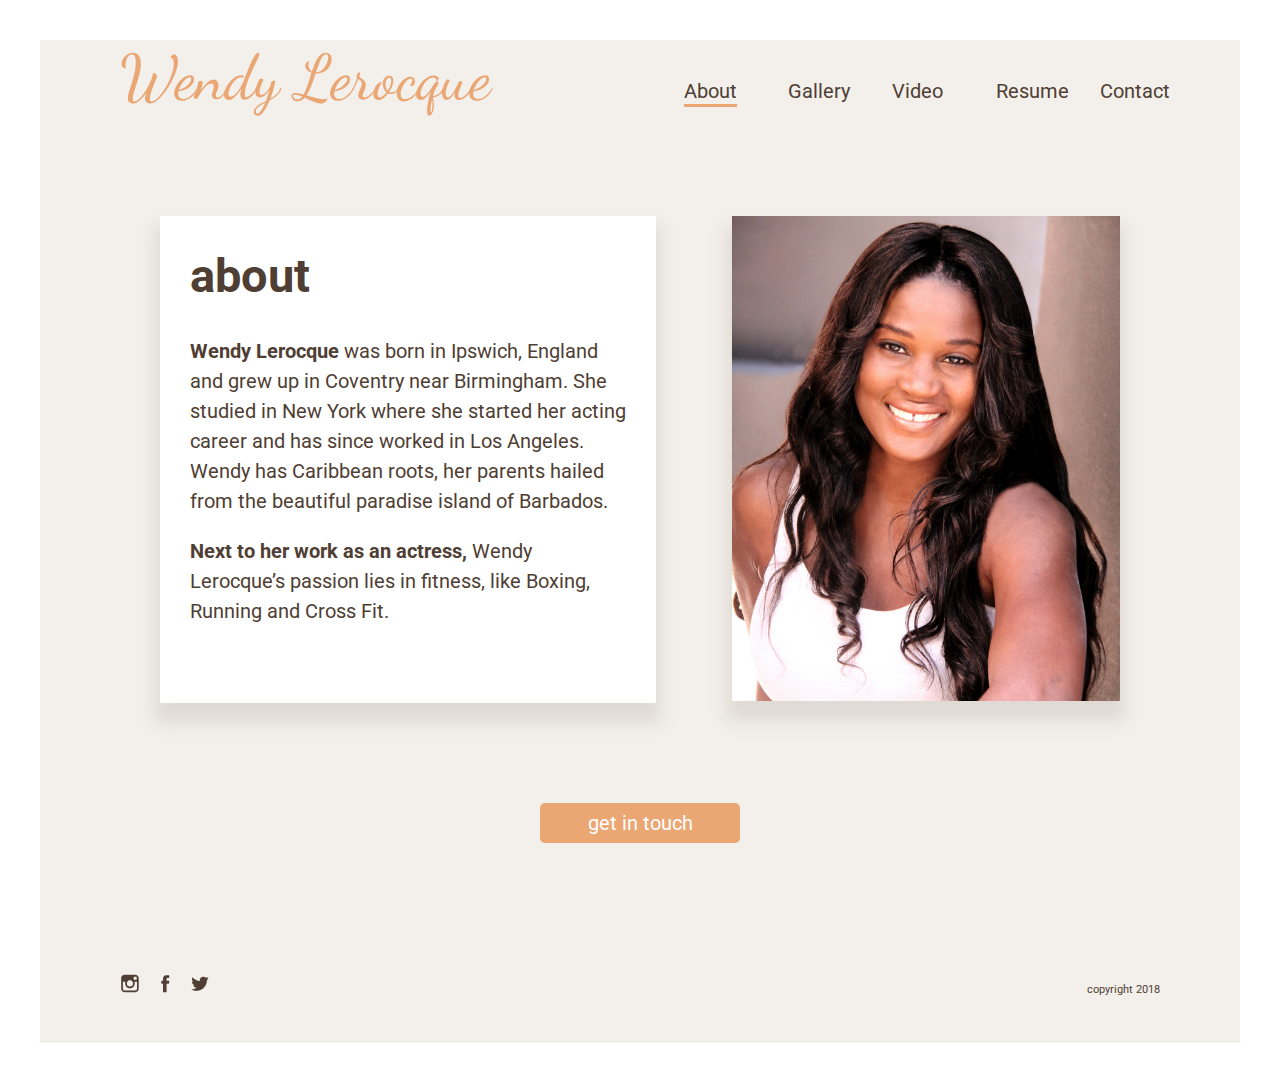
==== about.html @ 7513bc3f "set up video.html. change all instances of videos.html to video.html." ====
﻿<!DOCTYPE html>
<html class="html html--aboutMediaQuery" lang="en">
<head>
    <title>Wendy Lerocque</title>

    <!-- Required meta tags -->
    <meta charset="utf-8">
    <meta name="viewport" content="width=device-width, initial-scale=1, shrink-to-fit=no">

    <!-- CSS -->
    <link rel="stylesheet" href="style.css">
 

    <!-- Google fonts -->
    <link href="https://fonts.googleapis.com/css?family=Dancing+Script|Roboto:400,400i,700,700i" rel="stylesheet"> 

    <!-- Favicon -->
    <link rel="icon" type="image/png" href="" />
</head>
<body class="body">
    <div class="container clearfix">
        <header class="header--about">
            <a href="index.html"><span class="name">Wendy Lerocque</span></a>
            <nav class="nav">
                <div class="nav__box"><a class="a nav--active" href="about.html">About</a></div>
                <div class="nav__box"><a class="a" href="gallery.html">Gallery</a></div>
                <div class="nav__box"><a class="a" href="video.html">Video</a></div>
                <div class="nav__box"><a class="a" href="resume.html">Resume</a></div>
                <div class="nav__box"><a class="a" href="contact.html">Contact</a></div>
            </nav>
            <div class="navBurger">
                <div class="navBurger__burgerBar navBurger__burgerBar--noTopMargin"></div>
                <div class="navBurger__burgerBar"></div>
                <div class="navBurger__burgerBar"></div>
            </div>           
            <div class="mobileNav">
                <a href="about.html" id="mobileNavSelected">about</a>
                <a href="gallery.html">gallery</a>
                <a href="video.html">video</a>
                <a href="resume.html">resume</a>
                <a href="contact.html">contact</a>
            </div> 
        </header>

        <section class="clearfix aboutBoxWrapper">
            <article class="aboutBox aboutBox--shadow">
                <h1 class="h1">about</h1>
                <p class="p"><strong>Wendy Lerocque</strong> was born in Ipswich, England and grew up in Coventry near Birmingham. She studied in New York where she started her acting career and has since worked in Los Angeles. Wendy has Caribbean roots, her parents hailed from the beautiful paradise island of Barbados. </p>
                <p class="p"><strong>Next to her work as an actress,</strong> Wendy Lerocque’s passion lies in fitness, like Boxing, Running and Cross Fit.</p>
            </article>
            <div class="aboutImgWrapper">
                <img class="imgAbout" src="img/wendy_about.jpg" alt="Wendy Lerocque smiling.">
            </div>
        </section>

        <div class="aboutButton">
            <a href="" class="a a--fullHeightWidth"><span class="aboutButton--text">get in touch</span></a>
        </div>

        <footer class="footer">
            <div class="boxSocialMediaIcons">
                <a class="footer__a" href="">
                    <?xml version="1.0" ?>
                    <!DOCTYPE svg PUBLIC '-//W3C//DTD SVG 1.1//EN' 'http://www.w3.org/Graphics/SVG/1.1/DTD/svg11.dtd'>
                    <svg class="socialIcon" alt="instagram icon link" enable-background="new 0 0 56.693 56.693" height="56.693px" version="1.1" viewBox="0 0 56.693 56.693" width="56.693px" xml:space="preserve" xmlns="http://www.w3.org/2000/svg" xmlns:xlink="http://www.w3.org/1999/xlink"><path d="M43.414,4.831H13c-5.283,0-9.581,4.297-9.581,9.58v10.12v20.295c0,5.283,4.298,9.58,9.581,9.58h30.415  c5.283,0,9.58-4.297,9.58-9.58V24.53v-10.12C52.994,9.127,48.697,4.831,43.414,4.831z M46.162,10.544l1.096-0.004v1.091v7.312  l-8.375,0.027l-0.029-8.402L46.162,10.544z M21.131,24.53c1.588-2.197,4.164-3.638,7.076-3.638s5.488,1.441,7.074,3.638  c1.033,1.434,1.652,3.188,1.652,5.088c0,4.811-3.918,8.725-8.727,8.725c-4.812,0-8.726-3.914-8.726-8.725  C19.481,27.718,20.098,25.964,21.131,24.53z M48.164,44.825c0,2.621-2.131,4.75-4.75,4.75H13c-2.62,0-4.751-2.129-4.751-4.75V24.53  h7.4c-0.639,1.572-0.998,3.289-0.998,5.088c0,7.473,6.08,13.557,13.556,13.557c7.475,0,13.555-6.084,13.555-13.557  c0-1.799-0.361-3.516-1-5.088h7.402V44.825z" /></svg>
                </a>
                <a class="footer__a" href="">
                    <?xml version="1.0" ?>
                    <!DOCTYPE svg PUBLIC '-//W3C//DTD SVG 1.1//EN' 'http://www.w3.org/Graphics/SVG/1.1/DTD/svg11.dtd'>
                    <svg class="socialIcon" alt="facebook icon link" enable-background="new 0 0 56.693 56.693" height="56.693px" version="1.1" viewBox="0 0 56.693 56.693" width="56.693px" xml:space="preserve" xmlns="http://www.w3.org/2000/svg" xmlns:xlink="http://www.w3.org/1999/xlink"><path d="M40.43,21.739h-7.645v-5.014c0-1.883,1.248-2.322,2.127-2.322c0.877,0,5.395,0,5.395,0V6.125l-7.43-0.029  c-8.248,0-10.125,6.174-10.125,10.125v5.518h-4.77v8.53h4.77c0,10.947,0,24.137,0,24.137h10.033c0,0,0-13.32,0-24.137h6.77  L40.43,21.739z" /></svg>
                </a>
                <a class="footer__a" href="">
                    <?xml version="1.0" ?>
                    <!DOCTYPE svg PUBLIC '-//W3C//DTD SVG 1.1//EN' 'http://www.w3.org/Graphics/SVG/1.1/DTD/svg11.dtd'>
                    <svg class="socialIcon" alt="twitter icon link" enable-background="new 0 0 56.693 56.693" height="56.693px" version="1.1" viewBox="0 0 56.693 56.693" width="56.693px" xml:space="preserve" xmlns="http://www.w3.org/2000/svg" xmlns:xlink="http://www.w3.org/1999/xlink"><path d="M52.837,15.065c-1.811,0.805-3.76,1.348-5.805,1.591c2.088-1.25,3.689-3.23,4.444-5.592c-1.953,1.159-4.115,2-6.418,2.454  c-1.843-1.964-4.47-3.192-7.377-3.192c-5.581,0-10.106,4.525-10.106,10.107c0,0.791,0.089,1.562,0.262,2.303  c-8.4-0.422-15.848-4.445-20.833-10.56c-0.87,1.492-1.368,3.228-1.368,5.082c0,3.506,1.784,6.6,4.496,8.412  c-1.656-0.053-3.215-0.508-4.578-1.265c-0.001,0.042-0.001,0.085-0.001,0.128c0,4.896,3.484,8.98,8.108,9.91  c-0.848,0.23-1.741,0.354-2.663,0.354c-0.652,0-1.285-0.063-1.902-0.182c1.287,4.015,5.019,6.938,9.441,7.019  c-3.459,2.711-7.816,4.327-12.552,4.327c-0.815,0-1.62-0.048-2.411-0.142c4.474,2.869,9.786,4.541,15.493,4.541  c18.591,0,28.756-15.4,28.756-28.756c0-0.438-0.009-0.875-0.028-1.309C49.769,18.873,51.483,17.092,52.837,15.065z" /></svg>
                </a>
            </div>
            <span class="copyright">copyright 2018</span>
        </footer>

    </div>
    <!-- Optional JavaScript -->
    <!-- jQuery first, then JS file -->
    <script src="https://code.jquery.com/jquery-3.2.1.slim.min.js" integrity="sha384-KJ3o2DKtIkvYIK3UENzmM7KCkRr/rE9/Qpg6aAZGJwFDMVNA/GpGFF93hXpG5KkN" crossorigin="anonymous"></script>
    <script src="js/script.js"></script>
</body>
</html>
---- style.css ----
﻿/*Stylesheet by Christian Knauer, 2/22/18*/

/* ============================================================
  Reset/Base CSS
============================================================ */
.html {
    background-color: #fff;
    font-family: Roboto, Arial, sans-serif;
    font-size: 20px;
    color: #4f3e33;
}
.body {
    margin: 0;
    padding: 0;
    position: relative; /* needed so absolute positioned up-arrow on gallery page stays on bottom of page instead of bottom of viewport*/
}
.h1, .h2, .h3 {
    margin: 1em 0;
}
/* ============================================================
  Landing Page
============================================================ */
.html--fullHeight {
    height: 100%;
}
.body--fullHeight {
    height: 100%;
}
.containerLanding {
    height: 100%;
    background-color: #4f3e33;
}
.containerLanding__backgroundTexture {
    background-image: url("img/texture_1.jpg");
    background-position: center;
    background-repeat: no-repeat;
    background-size: cover;
    height: 100%;
    opacity: .45;

}
.containerLanding__screenOverlay {
    height: 100%;
    width: 100%;
    position: absolute;
    top: 0;
    left: 0;
}
.containerLanding__screenOverlay--verticalAlignContent {
    display: flex;
    align-content: center;
}
.containerLanding__screenOverlay__gridContainer {
    height: 87%;
    width: 87%;
    margin: auto;
}
.igIcon {
    height: .87em;
    width: .87em;
}
.igIcon--light {
    fill: #f3efeb;
}
.igIcon--topRight {
    float: right;
    margin-right: 1em;
}
.fbIcon {
    height: .87em;
    width: .87em;
}
.fbIcon--light {
    fill: #f3efeb;
}
.fbIcon--topRight {
    float: right;
    margin-right: 1em;
}
.twitterIcon {
    height: .87em;
    width: .87em;
}
.twitterIcon--light {
    fill: #f3efeb;
}
.twitterIcon--topRight {
    float: right;
}
.igIconMobile--hide {
    display: none;
}
.fbIconMobile--hide {
    display: none;
}
.twitterIconMobile--hide {
    display: none;
}
.h2 {
    font-size: 1.8em;
    font-weight: 400;
}
.h2--marginLanding {
    display: inline-block;
    margin-top: 7%;
    margin-left: 60%;
    margin-right: 6%;
}
.h2--clearBoth {
    clear: both;
}
.h2--lineHightLanding {
    line-height: 1.5;
}
.h2--lightAndTransparent {
    color: #f3efeb;
    opacity: .49;
}
.navLanding {
    position: relative; 
}
.navLanding--marginLanding {
    margin-top: 12.5%;
    margin-left: 75%;
}
.navLanding--upperCase {
    text-transform: uppercase;
}
.navLanding__ul {
    list-style-type: none;
    padding: 0;
    width: 30%;
}
.navLanding__markerLanding {
    height: 87%;
    position: absolute;
    border-left: .25em solid #6dc25f;
    top: 7%;
    margin-left: -.7em;
    display: flex;
    align-content: center;
    align-items: center;
}
.navLanding__a:hover {
    padding-bottom: 2px;
    border-bottom: .25em solid #6dc25f;
    transition: .1s;
}
a, .a {
    text-decoration: none;
    color: #4f3e33;
}
.a--light {
    color: #f3efeb;
}
.a--lineHeightLanding {
    line-height: 2.4em;
}
.body--noOverflow {
    overflow: hidden;
}
.nameLanding {
    position: absolute;
    top: 55%;
    font-family: 'Dancing Script', serif;
    font-size: 4.2em;
    letter-spacing: .30em;
    z-index: 1000;
    color: #fff;
    margin-left: 20px; 
}
.nameLanding--lastNextLine {
        display: none;
}
.imgLanding {
    -webkit-filter: drop-shadow(6px 13px 7px #4f3e33);
    filter: drop-shadow(6px 13px 7px #4f3e33);
    width: 70vh;
    position: absolute;
    bottom: 0;
    right: 40%;
    pointer-events: none;
}
.footerLanding {
    position: absolute;
    bottom: 6.5%;
    right: 6.5%;

    font-size: .55em;
    color: #f3efeb;
}
/* ============================================================
  Site Template Classes
============================================================ */
.h1 {
    font-size: 2.34em;
    margin: .7em 0;
}
.h3 {
    font-size: 1.35em; /*27px*/
    font-weight: 800;
    display: block;
}
.p {
    line-height: 1.5em;
}
.ul {
    margin: 0;
    list-style-type: none;
}
.ul-sub {
    font-weight: 300;
}
.clearfix:after {
    content: "";
    display: table;
    clear: both;
}
.container {
    margin: 2em;
    background-color: #f3efeb;
}
.name {
    font-size: 3.15em;
    font-family: 'Dancing Script', serif;
    color: #eaa673;
    margin-left: 1.27em;
}
.nav {
    float: right;
    margin-top: 2em;
    margin-right: 1.8em;
    width: 26em;
    line-height: 1.1em;
    display: inline-block;
}
.nav__box {
    float: left;
    width: 20%;
}
.nav__box:hover > a {
    font-size: 1.1em; 
    transition: .1s;
    color: #eaa673;
}
.nav__box > a {
    font-size: 1em;
    transition: font-size .1s;
}
.nav--active {
    padding-bottom: 1px;
    border-bottom: .15em solid #eaa673;
}
.mobileNav {
    display: none;
}
.footer {
    height: 70px;
    box-sizing: border-box;
}
/*same color as bg-color, required to hide tiny underscore from a*/
.footer__a {
    color: #f3efeb;
}
.boxSocialMediaIcons {
    float: left;
    margin-bottom: 2em;
    margin-left: 4em;
}
.socialIcon {
    height: 1em;
    width: 1em;
    fill: #4f3e33;
    padding-right: .5em;
    transition: fill .1s;
}
.socialIcon:hover {
    transition: .1s;
    fill: rgba(79, 62, 51, .8);
}
.copyright {
    font-size: .55em;
    float: right;
    margin-top: .9em;
    margin-right: 7.27em;
}
/* ============================================================
  About Page
============================================================ */
.aboutBoxWrapper {
    max-width: 51.6em;
    max-width: 48em;
    margin: 5em auto;
}
.aboutBox {
    float: left;
    height: 24.35em;
    width: 24.8em;
    background-color: #fff;
    padding-right: 1.5em;
    padding-left: 1.5em;
    box-sizing: border-box;
}
.aboutBox--right {
    float: right;
    text-align: center;
    background-color: #f3efeb;
}
.aboutBox--shadow {
    box-shadow: 0px 15px 15.75px 5.25px rgba(191, 183, 174, 0.38); 
}
.imgAbout {
    height: 24.25em;
    width: 19.4em;
    box-shadow: 0px 15px 15.75px 5.25px rgba(191, 183, 174, 0.38);
    float: right;
}
.aboutButton {
    height: 2em;
    width: 10em;
    background-color: #eaa673;
    margin: 0 auto;
    text-align: center;
    line-height: 2em;
    border-radius: 5px;
    margin-bottom: 130px;
}
.aboutButton:hover {
    background-color: rgba(234, 166 ,115, .8);
}
.aboutButton--text {
    color: #fff;
}
.a--fullHeightWidth {
    display: block;
    height: 100%;
    width: 100%;
}
/* ============================================================
  Gallery Page1
============================================================ */
.h1--gallery1, .h1--resume {
    margin: 0px;
}
.wrapper {
    margin-top: 5em;
    text-align: center; 
    /* hides the horizontal overflow of the section ... needed because we made next div 200%*/
	overflow-x: hidden;
}
.imgBelt {
    width: 200%;
    position: relative;
    left: 0%;
    transition: all 800ms;
}
.imgBoxWrapper {
    margin: 5em auto 3em auto;
    max-width: 50em;
    display: flex;
    justify-content: space-between;
}
.thumb-wrap, .largeImg-wrap {
    width: 50%;
    float: left;
}
.thumb-wrap {
    margin-bottom: 130px;
}
.imgBox {
    float: left;
    height: 15em;
    width: 15em;
    overflow: hidden;
    position: relative;
    cursor: pointer;
    display: block;
    background-image: url(img/retro_thumb.jpg);
    background-repeat: no-repeat;
    background-size: cover;
}
.imgBox:nth-of-type(2) {
    background-image: url(img/1com_thumb.jpg);
    background-repeat: no-repeat;
    background-size: cover;
}
.imgBox:nth-of-type(3) {
    background-image: url(img/boxing_bag_thumb.jpg);
    background-repeat: no-repeat;
    background-size: cover;
}
.imgBox:hover .imgBox__span  {
  bottom: 13px;
  transition: .4s;
  transition-delay: .2s;
  text-transform: uppercase;
}
.imgBox:hover .slider {
  padding-top: 10.75em;
  transition: .4s;
  transition-delay: .2s;
}
.col1 {
  float: left;
  height: 100%;
  width: 20%;
}
.col2 {
  float: left;
  height: 100%;
  width: 20%;
}
.col3 {
  float: left;
  height: 100%;
  width: 20%;
}
.col4 {
  float: left;
  height: 100%;
  width: 20%;
}
.col5 {
  float: left;
  height: 100%;
  width: 20%;
}
.slider {
  height: 4.25em;
  width: 300px;
  
  padding-top: 15em;
  background-clip: content-box;
  background-color: #eaa673;
}
.imgBox__span {
  position: absolute;
  bottom: -35px;
  left: 50%;
  transform: translate(-50%, -50%);
}

/* ============================================================
  Gallery Page2
============================================================ */
.largeImg-wrap {
    margin-bottom: 70px;
}
.largeImg-container {
    max-width: 700px;
    margin: 3em auto;

    /* this hides the work-container by default .. js shows it when you click on a thumb*/
	display: none;
}
/* if added img is larger than container it will still show as size of container */
.largeImg-container	img {
	max-width: 100%;
	margin-bottom: 20px;
}
.largeImg-return {
	width: 40px;
	height: 40px;
	cursor: pointer;
	position: absolute;
	margin-left: -60px;
	margin-top: -3px;
	opacity: 0.5;
}
.upButton {
    position: fixed;
    /*margin-left: 625px;*/
    right: 50px;
    /*margin-top: 560px;*/
    bottom: 20px;
    width: 40px;
    height: 40px;
    display: none;
    cursor: pointer;
    opacity: 0.5;
    z-index: 9;
}
.upButton img {
    width: 100%;
}
/* ============================================================
  Ajax content for Gallery
============================================================ */
.largeGalleryImage {
    width: 600px;
    margin: 0 auto 10px auto;
    display: block;
}
.imgCategory {
    text-align: center;
}
#object1 {
    height: 13900px;
    width: 100%;
}
#object2 {
    height: 3825px;
    width: 100%;
}
#object3 {
    height: 3839px;
    width: 100%;
}
/* ============================================================
  Resume Page
============================================================ */
.img-resume {
    width: 10em;
    border-radius: 50%;
    position: absolute;
    left: 110px;
    top: 100px;
}
.h3-resume {
    margin: 0 auto 1em auto;
}
.stats-wrapper {
    max-width: 500px;
    margin: 0 auto;

    /*border: 1px purple solid;*/
}
.stats {
    float: left;
    text-align: left;
    margin-left: 15px;
    margin-right: 12px;
    line-height: 2;

    /*border: solid 1px green;*/
}
.stats:nth-of-type(2) {
    float: right;
    margin-right: 15px;
    margin-left: 13px;
    
    /*border: 1px dotted green;*/
}
.stats-lines {
    display: block;
}
.stats-item {
    font-weight: 800;
    color: #eaa673;
}
.acting-table {
    margin: 0 auto;
    text-align: left;
}
.acting-table td {
    padding: 15px 15px;
}
.acting-table td:first-child {
    color: #eaa673;
    font-weight: 800;
}
.acting-table td:nth-of-type(n+3) {  /*n+3 selects third elem and above*/
    font-weight: 300;
    font-size: .9em;
    font-style: italic;
}
.skills-wrapper {
    max-width: 260px;
    margin: 0 auto;
    margin-bottom: 110px;
}
/* ============================================================
  Contact Page
============================================================ */
.contactBackdrop {
    height: 1184px;
    max-width: 1130px;
    background-color: #eaa673;
    margin: 95px auto 0px auto;
    box-shadow: 0px 0px 28.32px 19.68px rgba(210, 184, 165, 0.33);

    text-align: center;
}
.theatricContactWrapper {
    margin: 0 auto;
    height: 412px;
    width: 879px;
    text-align: left;
    margin-top: 78px;
    display: inline-block;
}
.contactFormTxtWrapper {
    width: 325px;
    /*margin-right: 25px;*/
    float: left;
}
.contactFormWrapper {
    width: 477px;
    float: right;
}
.h1--contact {
    margin: 0px 0px 26px 0px;
}
.nameEmailWrap {
    width: 100%;
    display: flex;
    justify-content: space-between; 
}
form input[type="text"],
form input[type="email"] {
    height: 47px;
    width: 222px;
    font-size: 1em;
    color: #4f3e33;
    padding-left: 13px;
    box-sizing: border-box;
    border: none;
}
form input[type="subject"],
form input[type="submit"] {
    height: 47px;
    width: 100%;
    box-sizing: border-box;
    margin-top: 10px;
    font-size: 1em;
    color: #4f3e33;
    padding-left: 13px;
    border: none;
}
form input[type="submit"] {
    padding: 0;
}
form textarea {
    height: 222px;
    width: 477px;
    box-sizing: border-box;
    margin-top: 10px;
    font-size: 1em;
    color: #4f3e33;
    font-family: Roboto, Arial, sans-serif;
    padding: 10px 0px 0px 13px;
    border: none;
}
form ::placeholder { /* overwrites the previously defined input-txt-color that's visible on user input*/
	color: #d1b097;
}
form input[type="submit"] {
    color: #4f3e33;
    height: 57px;
    background-color: #6dc25f;
    border: none;
    cursor: pointer;
}
form input[type="submit"]:hover {
    background-color: #80c275;
}
.commercialsContactWrapper {
    margin: 0 auto;
    height: 412px;
    width: 879px;
    text-align: left;
    margin-top: 21px;
    display: inline-block;
}
address {
    margin-top: 34px;
    font-style: normal;
}
.linkWhite {
    color: #f3efeb;
    border-bottom: 1px solid #f3efeb;
    display: block;
    line-height: 22px;
    width: 184px;
    margin: 2px 0px;
    font-weight: 600;
}
.linkWhiteEmail {
    width: 280px;
    font-weight: 500;
}
.contactSocialMedia {
    margin: 80px auto 0px auto;
    width: 213px;
    display: flex;
    justify-content: space-between;
    box-sizing: border-box;
    padding: 17px 15px 0 15px;
    border-top: 1px solid #eacdb8;
}
.contactSocialMedia svg {
    fill: #fff;
}
.contactSocialMedia .ig {
    height: 34px;
    width: 34px;
}
.contactSocialMedia .fb {
    height: 34px;
    width: 34px;
}
.contactSocialMedia .twitter {
    height: 34px;
    width: 34px;
}
.contactFooter {
    text-align: center;
    margin-top: 125px;
    margin-bottom: 40px;
}
.contactFooter .copyright {
    font-size: .55em;
    float: none;
    margin-top: 0px;
    margin-right: 0px;
}
/* ============================================================
  Media Queries
============================================================ */
/*Landing*/
@media only screen and (max-width: 1340px), (max-height: 830px) {
    .html--landingMediaQuery {
        font-size: 18px;
    }
    .nameLanding {
        margin-left: 0px;
    }
}
@media only screen and (max-width: 1215px), (max-height: 796px) {
    .html--landingMediaQuery {
        font-size: 16px;
    }
    .h2--marginLanding {
        margin-top: 11%;
        margin-left: 57%;
    }
}
@media only screen and (max-width: 1075px), (max-height: 755px) {
    .html--landingMediaQuery {
        font-size: 14px;
    }
}
@media only screen and (max-width: 904px) {
    .nameLanding--hide {
        display: none;
    }
    .nameLanding--lastNextLine {
        display: inline;
        top: 66%;
    }
    .h2--marginLanding {
        margin-left: 50%;
    }
}
@media only screen and (max-height: 720px) {
    .navLanding--marginLanding {
        margin-top: 5%;
    }
}
/*Mobile design -- Landing*/
@media only screen and (max-width: 570px), (max-height: 600px) {
    .mobileNav {
        position: absolute;
        left: 50%;
        top: 250px;
        transform: translate(-50%, -50%);
        width: 85%;
        height: 357px;
        z-index: 9999;
        opacity: 0;
        background: #4f3e33;
        text-align: center;
        display: block;
        pointer-events: none;
    }
    .mobileNav.is-active {
        opacity: .95;
        transition: all .3s ease-in-out;
        pointer-events: auto;
    }
    .mobileNav a {
        color: #fff;
        text-transform: uppercase;
        font-size: 18px;
        display: block;
        margin-top: 40px;
    }
    .mobileNav a:hover {
        color: #6dc25f;
    }
    #mobileNavSelected {
        color: #6dc25f;
    }
    .containerLanding__screenOverlay__gridContainer {
        margin-top: 22px;
    }
    .twitterIcon--hide {
        display: none;
    }
    .fbIcon--hide {
        display: none;
    }
    .igIcon--hide {
        display: none;
    }
    .navLanding--hide {
        display: none;
    }
    /*.imgLanding {
        display: none;
    }*/
    /*.containerLanding__backgroundTexture {
        display: none;
    }*/
    /*.containerLanding--orange {
    background-color: #eaa673;
    }*/
    /*.header--mobileLanding {
        position: absolute;
        top: 0;
        left: 0;
        height: 56px;
        width: 100%;
        background-color: #4f3e33;
    }*/
    .navBurger {
        height: 19px;
        width: 27px;
        float: right;
        margin-top: 25px; 
        margin-right: 17px;
        cursor: pointer;
    }
    .navBurger--index {
        margin-top: 10px; 
        margin-right: 7px;
    }
    .navBurger__burgerBar {
        width: 27px;
        height: 3px;
        background-color: #6dc25f;
        margin: 6px 0;
    }
    .navBurger__burgerBar--noTopMargin {
        margin-top: 0;
    }
    /* START animation section for nav-burger*/
    .navBurger.is-active .navBurger__burgerBar:nth-child(2) {
        opacity: 0;
    }
    .navBurger.is-active .navBurger__burgerBar:nth-child(1){
        -webkit-transform: translateY(11px) rotate(45deg);
        -ms-transform: translateY(11px) rotate(45deg);
        -o-transform: translateY(11px) rotate(45deg);
        transform: translateY(9px) rotate(45deg);
    }
    .navBurger.is-active .navBurger__burgerBar:nth-child(3){
        -webkit-transform: translateY(-11px) rotate(-45deg);
        -ms-transform: translateY(-11px) rotate(-45deg);
        -o-transform: translateY(-11px) rotate(-45deg);
        transform: translateY(-9px) rotate(-45deg);
    }
    .navBurger__burgerBar {
        width: 27px;
        height: 3px;
        /*background-color: #ecf0f1;
        display: block;
        margin: 8px auto;*/
        -webkit-transition: all 0.3s ease-in-out;
        -o-transition: all 0.3s ease-in-out;
        transition: all 0.3s ease-in-out;
    }
    /* END animation section form nav-burger*/
    .imgLanding {
        -webkit-filter: drop-shadow(6px 13px 7px #4f3e33);
        filter: drop-shadow(6px 13px 7px #4f3e33);
        width: 65vh;
        position: absolute;
        bottom: 80px;
    }
    .imgOverlay--white {
        width: 100%;
        height: 100%;
        background: #fff;
        opacity: .15;
        position: absolute;
        top: 0;
        left: 0;
        pointer-events: none;
    }
    .centerWrapper {
        position: absolute;
        left: 50%;
        pointer-events: none;
    }
    .mobileBlackBoxBg {
        height: 78px;
        width: 280px;
        margin-top: 95%;
        z-index: 999;
        /*needed to center absolute div, works w previous rule*/
        position: relative;
        left: -50%;
        background-color: rgba(0, 0, 0, 0.57);
    }
    .mobileBlackBoxBg.is-active {
        opacity: .3;
    }
    .h2 {
        font-size: 20px;
        font-weight: 700;
        position: absolute;
        top: -213px;
        left: 14px;
        line-height: 1.6;
    }
    .h2--marginLanding {
        margin-top: 219px;
        margin-left: 0px;
    }
    .h2--lightAndTransparent {
        color: #f3efeb;
        opacity: 1;
    }
    .mobileBlackBoxBg--name {
        height: 130px;
        width: 300px;
        margin-top: 120%;
    }
    .nameLanding {
        position: relative;
        top: 6px;
        left: 14px;
        font-family: 'Dancing Script', serif;
        font-size: 48px;
        letter-spacing: .30em;
        color: #fff; 
    }
    .nameLanding--hide {
        display: none;
    }
    .nameLanding--lastNextLine {
        display: inline;
        top: 3px;
    }
    .footerLanding {
        position: absolute;
        bottom: 0;
        left: 0;
        height: 80px;
        width: 100%;
        font-size: 11px;
        color: #4f3e33;
        text-align: center;
        background-color: #f3efeb;
    }
    /*needed to center absolute div, works w previous centerWrapper*/
    .socialWrapper {
        position: relative;
        left: -50%;
        top: 20px;
    }
    .footerLanding__copyright {
        display: block;
        margin-top: 16px;
    }
    .igIconMobile {
        display: inline;
        height: 18px;
        width: 18px;
    }
    .igIconMobile--orange {
        fill: #4f3e33;
    }
    .fbIconMobile {
        display: inline;
        height: 18px;
        width: 18px;
        margin: 24px 18px 0px 18px;
    }
    .fbIconMobile--orange {
        fill: #4f3e33;
    }
    .twitterIconMobile {
        display: inline;
        height: 18px;
        width: 18px;
    }
    .twitterIconMobile--orange {
        fill: #4f3e33;
    }
    /*same color as bg-color, required to hide tiny underscore from a*/
    /*.footerLanding__a {
        color: #f3efeb;
    }*/
}
@media only screen and (max-height: 600px) {
    .mobileBlackBoxBg {
        margin-top: 68%;
    }
    .mobileBlackBoxBg--name {
        margin-top: 93%;
    }
}
@media only screen and (max-width: 550px) {
    .imgLanding {
        left: -22%;
    }
}
@media only screen and (max-height: 510px) {
    .mobileBlackBoxBg {
        margin-top: 52%;
    }
    .mobileBlackBoxBg--name {
        height: 100px;
        margin-top: 77%;
    }
    .nameLanding {
        left: 25px;
        font-size: 38px;
    }
}
@media only screen and (max-height: 440px) {
    .mobileBlackBoxBg {
        margin-top: 41%;
    }
    .mobileBlackBoxBg--name {
        height: 100px;
        margin-top: 67%;
    }
    .nameLanding {
        left: 25px;
        font-size: 38px;
    }
}
@media only screen and (max-height: 410px) {
    .mobileBlackBoxBg {
        display: none;
    }
    .mobileBlackBoxBg--name {
        display: block;
        height: 100px;
        margin-top: 38%;
    }
    .nameLanding {
        left: 25px;
        font-size: 38px;
    }
}
/*Media Queries -- Header & Navigation*/
@media only screen and (max-width: 1150px) {
    .html--aboutMediaQuery,
    .html--galleryMediaQuery,
    .html--contactMediaQuery {
        font-size: 18px;
    }
}
@media only screen and (max-width: 1030px) {
    .header--about,
    .header--gallery,
    .header--contact {
        text-align: center;
    }
    .nav {
        float: none;
        margin-left: auto;
        margin-right: auto;
    }
    .name {
        margin: 0 auto;
        margin-top: .3em;
        display: inline-block;
    }
}
@media only screen and (max-width: 1030px) {
    .container {
        margin: 1em;
    }
    .name {
        display: block;
    }
}
/*Mobile design -- Header*/
@media only screen and (max-width: 570px) {
    .header--about,
    .header--gallery,
    .header--contact {
        text-align: left;
    }
    .container {
        margin: .5em;
    }
    .name {
        font-size: 36px;
        font-weight: 600;
        margin-left: 20px;
        display: inline-block;
    }
    .nav {
        display: none;
    }
    .navBurger {
        height: 19px;
        width: 27px;
        float: right;
        margin-top: 25px; 
        margin-right: 17px;
        cursor: pointer;
    }
}
/*Media Queries -- About Page*/
@media only screen and (max-width: 1150px) {
    .aboutBoxWrapper {
        max-width: 46em;
        /*margin: 5em auto;
        margin: 2em auto;*/
    }
}
@media only screen and (max-width: 1030px) {
    .aboutBoxWrapper {
        margin-top: 3em;
    }
}
@media only screen and (max-width: 920px) {
    .aboutBoxWrapper {
        font-size: 16px;
        margin-bottom: 3.5em;
    }
}
@media only screen and (max-width: 815px) {
    .aboutBoxWrapper div {
        font-size: 14px;
        margin-right: 15px;
    }
    .aboutBox {
        max-width: 54%;
        margin-left: 15px;
        padding: 0 1.3em;
    }
    .aboutBox h1 {
        margin: .3em 0;
    }
}
@media only screen and (max-width: 720px) {
    .aboutBoxWrapper {
        text-align: center;
        font-size: 20px;
        margin-bottom: 0;
    }
    .aboutBoxWrapper div {
        font-size: inherit;
        margin: 0px;
    }
    .imgAbout {
        float: none;
        box-shadow: none;
        margin-top: -25px;
    }
    .aboutBox {
        float: none;
        text-align: left;
        margin: 0 auto;
        margin-top: -5px;
        box-shadow: none;
        max-width: none;
        max-width: 388px;
    }
    .aboutBox h1 {
        margin: .7em 0;
        display: inline-block;
    }
    .aboutBox p {
        line-height: 1.7em;
        margin-top: 0px;
    }
    .aboutBox p:nth-of-type(2) {
        padding-bottom: 25px;
        margin-bottom: 0;
    }
    .aboutButton {
        margin-top: 45px;
    }
}
@media only screen and (max-width: 420px) {
    /*sets img and aboutBox to 100% and maintains aspect ratio*/ 
    .imgAbout, .aboutBox {
        width: 100%;
        height: auto;
    }
    .aboutButton {
        width: 75%;
        height: 3em;
    }
    .aboutButton--text {
        line-height: 3em;
    }
    .boxSocialMediaIcons, .copyright {
        float: none;
        margin: 0;
        margin-bottom: 30px;
        text-align: center;
        display: block;
    }
    .socialIcon {
        padding-right: 15px;
    }
    .boxSocialMediaIcons a:nth-child(3) .socialIcon {
        padding: 0;
    }
}
@media only screen and (max-width: 330px) {
    .name {
        font-size: 30px;
        margin-top: 15px;
        margin-left: 17px;
    }
}
/*Media Queries -- Gallery1*/
@media only screen and (max-width: 1030px) {
    .wrapper, .imgBoxWrapper {
        margin-top: 3em;
    }
}
@media only screen and (max-width: 950px) {
    .imgBoxWrapper {
        display: inline-block;
    }
    .imgBox {
        float: none;
        display: inline-block;
    }
    .imgBox:nth-of-type(1) {
        margin-right: 45px;
    }
    .imgBox:nth-of-type(3) {
        display: block;
        margin: 45px auto 0px auto;
    }
}
@media only screen and (max-width: 660px) {
    .imgBox {
        display: block;
        margin: 45px auto 0px auto;
    }
    .imgBox:nth-of-type(1) {
        margin-top: 0px;
        margin-right: 0px;
    }
}
@media only screen and (max-width: 310px) {
    .imgBox {
        width: 220px;
        height: 220px;
    }
    .imgBox:hover .slider {
        padding-top: 150px;
    }
}
/*Media Queries -- Gallery2*/
@media only screen and (max-width: 880px) {
    .largeImg-return {
        margin-left: 15px;
        margin-top: 15px;
    }
}
@media only screen and (max-width: 1030px) {
    .upButton {
        right: 20px;
    }
}
@media only screen and (max-width: 570px) {
    .upButton {
        right: 10px;
    }
}
/*media queries for large images and the object they are in for category 1, 2 and 3.*/

/*following two media queries are a pair*/
@media only screen and  (max-width: 600px) {
    .largeGalleryImage {
        width: 400px;
    }
}
@media only screen and  (max-width: 653px) {
    #object1 {
        height: 9365px;
    }
    #object2 {
        height: 2612px;
    }
    #object3 {
        height: 2628px;
    }
}
/*following two media queries are a pair*/
@media only screen and  (max-width: 400px) {
    .largeGalleryImage {
        width: 350px;
    }
}
@media only screen and  (max-width: 435px) {
    #object1 {
        height: 8233px;
    }
    #object2 {
        height: 2309px;
    }
    #object3 {
        height: 2326px;
    }
}
/*following two media queries are a pair*/
@media only screen and (max-width: 349px) {
    .largeGalleryImage {
        width: 300px;
    }
}
@media only screen and  (max-width: 384px) {
    #object1 {
        height: 7097px;
    }
    #object2 {
        height: 2009px;
    }
    #object3 {
        height: 2023px;
    }
}
/*following two media queries are a pair*/
@media only screen and (max-width: 310px) {
    .largeGalleryImage {
        width: 254px;
    }
}
@media only screen and  (max-width: 345px) {
    #object1 {
        height: 6060px;
    }
    #object2 {
        height: 1725px;
    }
    #object3 {
        height: 1745px;
    }
}
/*Media Queries -- Resume Page*/
@media only screen and (max-width: 1030px) {
    .img-resume {
        width: 11em;
        position: relative;
        margin: 0 auto;
        display: block;
        left: auto;
        top: auto;
        margin-top: 40px;
    }
}
@media only screen and (max-width: 450px) {
    .stats {
        float: none;
        margin: 0 auto;
        max-width: 200px;
    }
    .stats:nth-of-type(2) {
        float: none;
        margin: 0 auto;
    }
    .acting-table td:nth-of-type(n+3) { /*n+3 selects third elem and above*/
        display: none;
    }
}
/*Media Queries -- Contact Page*/
@media only screen and (max-width: 1030px) {

}
/* ============================================================
  Module CSS
============================================================ */


/* ============================================================
  State CSS
============================================================ */


/* ============================================================
  Theme CSS
============================================================ */
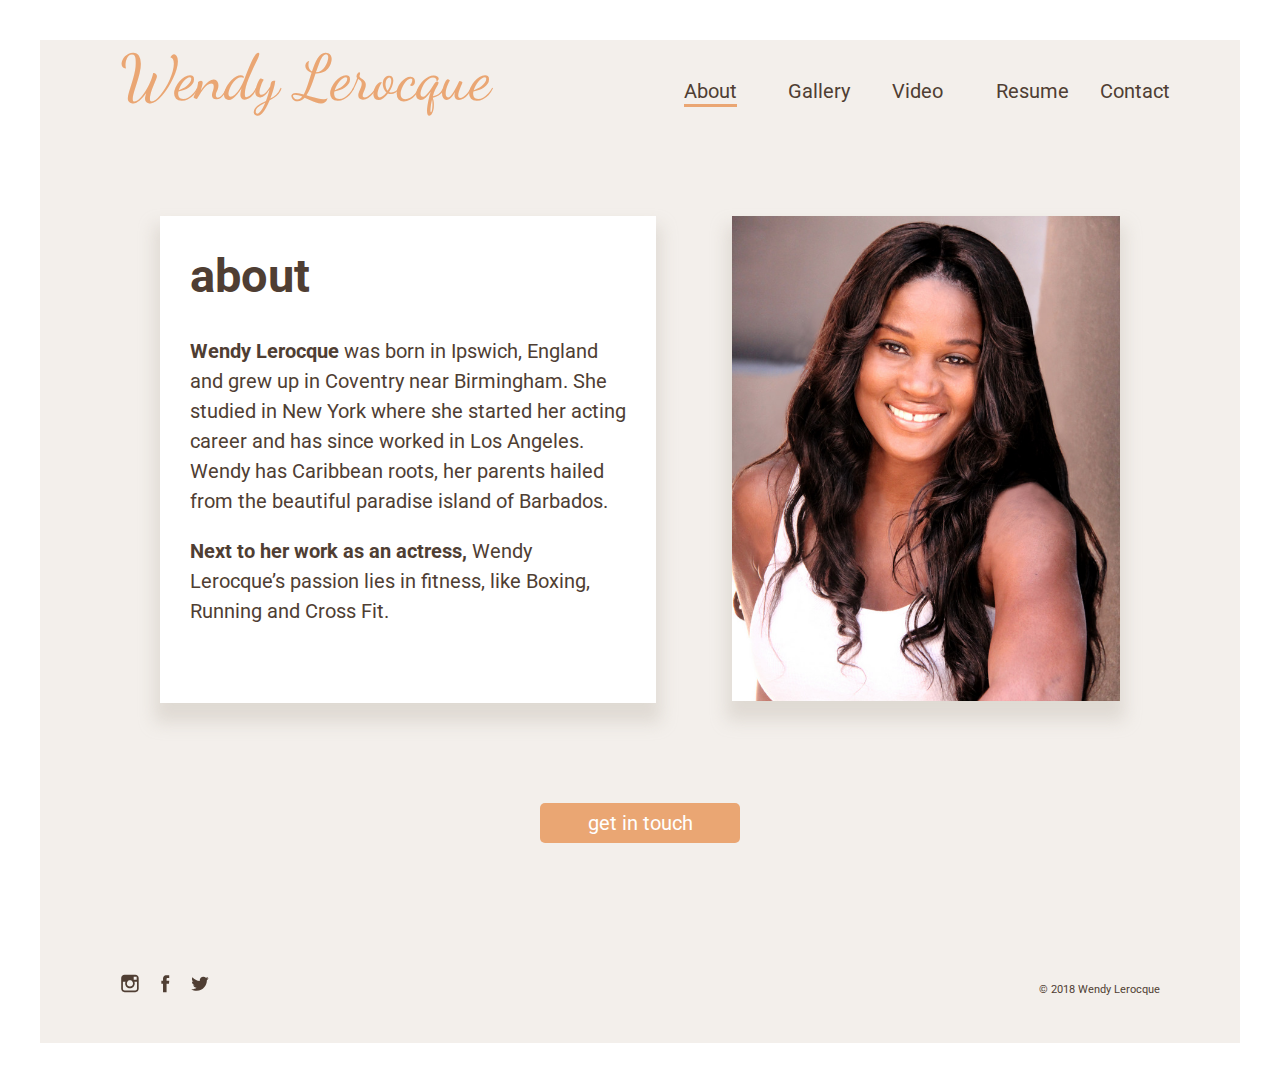
==== commit 522cf46d: "add twitter links to all pages" ====
--- a/about.html
+++ b/about.html
@@ -15,7 +15,7 @@
     <link href="https://fonts.googleapis.com/css?family=Dancing+Script|Roboto:400,400i,700,700i" rel="stylesheet"> 
 
     <!-- Favicon -->
-    <link rel="icon" type="image/png" href="" />
+    <link rel="icon" type="image/png" href="img/favicon.png" />
 </head>
 <body class="body">
     <div class="container clearfix">
@@ -69,13 +69,13 @@
                     <!DOCTYPE svg PUBLIC '-//W3C//DTD SVG 1.1//EN' 'http://www.w3.org/Graphics/SVG/1.1/DTD/svg11.dtd'>
                     <svg class="socialIcon" alt="facebook icon link" enable-background="new 0 0 56.693 56.693" height="56.693px" version="1.1" viewBox="0 0 56.693 56.693" width="56.693px" xml:space="preserve" xmlns="http://www.w3.org/2000/svg" xmlns:xlink="http://www.w3.org/1999/xlink"><path d="M40.43,21.739h-7.645v-5.014c0-1.883,1.248-2.322,2.127-2.322c0.877,0,5.395,0,5.395,0V6.125l-7.43-0.029  c-8.248,0-10.125,6.174-10.125,10.125v5.518h-4.77v8.53h4.77c0,10.947,0,24.137,0,24.137h10.033c0,0,0-13.32,0-24.137h6.77  L40.43,21.739z" /></svg>
                 </a>
-                <a class="footer__a" href="">
+                <a class="footer__a" href="https://twitter.com/WLerocque">
                     <?xml version="1.0" ?>
                     <!DOCTYPE svg PUBLIC '-//W3C//DTD SVG 1.1//EN' 'http://www.w3.org/Graphics/SVG/1.1/DTD/svg11.dtd'>
                     <svg class="socialIcon" alt="twitter icon link" enable-background="new 0 0 56.693 56.693" height="56.693px" version="1.1" viewBox="0 0 56.693 56.693" width="56.693px" xml:space="preserve" xmlns="http://www.w3.org/2000/svg" xmlns:xlink="http://www.w3.org/1999/xlink"><path d="M52.837,15.065c-1.811,0.805-3.76,1.348-5.805,1.591c2.088-1.25,3.689-3.23,4.444-5.592c-1.953,1.159-4.115,2-6.418,2.454  c-1.843-1.964-4.47-3.192-7.377-3.192c-5.581,0-10.106,4.525-10.106,10.107c0,0.791,0.089,1.562,0.262,2.303  c-8.4-0.422-15.848-4.445-20.833-10.56c-0.87,1.492-1.368,3.228-1.368,5.082c0,3.506,1.784,6.6,4.496,8.412  c-1.656-0.053-3.215-0.508-4.578-1.265c-0.001,0.042-0.001,0.085-0.001,0.128c0,4.896,3.484,8.98,8.108,9.91  c-0.848,0.23-1.741,0.354-2.663,0.354c-0.652,0-1.285-0.063-1.902-0.182c1.287,4.015,5.019,6.938,9.441,7.019  c-3.459,2.711-7.816,4.327-12.552,4.327c-0.815,0-1.62-0.048-2.411-0.142c4.474,2.869,9.786,4.541,15.493,4.541  c18.591,0,28.756-15.4,28.756-28.756c0-0.438-0.009-0.875-0.028-1.309C49.769,18.873,51.483,17.092,52.837,15.065z" /></svg>
                 </a>
             </div>
-            <span class="copyright">copyright 2018</span>
+            <span class="copyright">&copy; 2018 Wendy Lerocque</span>
         </footer>
 
     </div>
--- a/style.css
+++ b/style.css
@@ -31,7 +31,7 @@
     background-color: #4f3e33;
 }
 .containerLanding__backgroundTexture {
-    background-image: url("img/texture_1.jpg");
+    background-image: url("img/texture.jpg");
     background-position: center;
     background-repeat: no-repeat;
     background-size: cover;
@@ -233,6 +233,7 @@
     width: 26em;
     line-height: 1.1em;
     display: inline-block;
+    height: 40px;
 }
 .nav__box {
     float: left;
@@ -507,6 +508,26 @@
     width: 100%;
 }
 /* ============================================================
+  Video Page
+============================================================ */
+.video-wrapper {
+    max-width: 760px;
+    margin: 5em auto 10em auto;
+}
+.resp-container {
+    position: relative;
+    overflow: hidden;
+    padding-top: 56.25%;
+}
+.resp-iframe {
+    position: absolute;
+    top: 0;
+    left: 0;
+    width: 100%;
+    height: 100%;
+    border: 0;
+}
+/* ============================================================
   Resume Page
 ============================================================ */
 .img-resume {
@@ -659,7 +680,7 @@
     height: 412px;
     width: 879px;
     text-align: left;
-    margin-top: 21px;
+    margin-top: 80px;
     display: inline-block;
 }
 address {
@@ -671,12 +692,13 @@
     border-bottom: 1px solid #f3efeb;
     display: block;
     line-height: 22px;
-    width: 184px;
+    width: 9.3em;
     margin: 2px 0px;
     font-weight: 600;
+    margin-bottom: 8px;
 }
 .linkWhiteEmail {
-    width: 280px;
+    width: 14.1em;
     font-weight: 500;
 }
 .contactSocialMedia {
@@ -891,7 +913,8 @@
     .centerWrapper {
         position: absolute;
         left: 50%;
-        pointer-events: none;
+        /*pointer-events: none;*/
+        height: 0px;
     }
     .mobileBlackBoxBg {
         height: 78px;
@@ -1172,6 +1195,7 @@
     .aboutBox p {
         line-height: 1.7em;
         margin-top: 0px;
+        font-size: 18px;
     }
     .aboutBox p:nth-of-type(2) {
         padding-bottom: 25px;
@@ -1247,12 +1271,29 @@
         margin-right: 0px;
     }
 }
+/*this media query lets thumb labels appear permanently in mobile view*/
+@media only screen and (max-width: 570px) {
+    .imgBox__span  {
+      bottom: 13px;
+      transition: .4s;
+      transition-delay: .2s;
+      text-transform: uppercase;
+    }
+    .slider {
+      padding-top: 10.75em;
+      transition: .4s;
+      transition-delay: .2s;
+    }
+}
 @media only screen and (max-width: 310px) {
     .imgBox {
         width: 220px;
         height: 220px;
     }
     .imgBox:hover .slider {
+        padding-top: 150px;
+    }
+    .slider {
         padding-top: 150px;
     }
 }
@@ -1341,6 +1382,12 @@
     }
     #object3 {
         height: 1745px;
+    }
+}
+/*Media Queries -- Video Page*/
+@media only screen and (max-width: 1030px) {
+    .video-wrapper {
+        margin-top: 3em;
     }
 }
 /*Media Queries -- Resume Page*/
@@ -1352,7 +1399,7 @@
         display: block;
         left: auto;
         top: auto;
-        margin-top: 40px;
+        margin-top: 3em;
     }
 }
 @media only screen and (max-width: 450px) {
@@ -1371,7 +1418,112 @@
 }
 /*Media Queries -- Contact Page*/
 @media only screen and (max-width: 1030px) {
-
+    .contactBackdrop {
+        height: unset;
+        max-width: 1130px;
+        margin: 70px auto 0px auto;
+        text-align: center;
+        overflow: hidden; /*prevents margin-collapse*/
+        padding-bottom: 70px;
+    }
+    .theatricContactWrapper {
+        height: unset;
+        width: unset;
+        max-width: 477px;
+        text-align: center;
+        margin-top: 50px;
+        display: block;
+    }
+    .theatricContactWrapper p {
+        text-align: left;
+    }
+    .contactFormTxtWrapper {
+        width: 95%;
+        float: none;
+        text-align: center;
+        margin: 0 auto;
+        overflow: hidden; /*prevents margin-collapse*/
+    }
+    .h1--contact {
+        margin: 0px;
+    }
+    .contactFormWrapper {
+        width: unset;
+        max-width: 477px;
+        float: none;
+        margin: 0 auto;
+    }
+    .nameEmailWrap {
+        width: 95%;
+        display: block;
+        justify-content: unset; 
+        margin: 0 auto;
+    }
+    form input[type="text"],
+    form input[type="email"] {
+        width: 100%;
+        margin-top: 10px;
+    }
+    form input[type="text"] {
+        margin-top: 0;
+    }
+    form input[type="subject"],
+    form input[type="submit"] {
+        width: 95%;
+    }
+    form input[type="subject"] {
+        display: none;
+    }
+    form textarea {
+        height: 180px;
+        width: 95%;
+    }
+    .commercialsContactWrapper {
+        margin: 0 auto;
+        height: unset;
+        width: unset;
+        max-width: 477px;
+        text-align: left;
+        margin-top: 85px;
+        display: block;
+    }
+    .commercialsContactWrapper h1 {
+        text-align: center;
+        width: 95%;
+        margin: 0 auto;
+    }
+    .commercialsContactWrapper p {
+        width: 95%;
+        margin: 13px auto;
+    }
+    address {
+        width: 95%;
+        margin: 0 auto;
+    }
+    .contactSocialMedia {
+        margin: 115px auto 0px auto;
+        width: 213px;
+        display: flex;
+        justify-content: space-between;
+        box-sizing: border-box;
+        padding: 17px 28px 0 25px;
+        border-top: 1px solid #eacdb8;
+    }
+    .contactSocialMedia .ig {
+        height: 30px;
+        width: 30px;
+    }
+    .contactSocialMedia .fb {
+        height: 30px;
+        width: 30px;
+    }
+    .contactSocialMedia .twitter {
+        height: 30px;
+        width: 30px;
+    }
+    .contactFooter {
+        margin-top: 100px;
+    }
 }
 /* ============================================================
   Module CSS
@@ -1386,3 +1538,5 @@
 /* ============================================================
   Theme CSS
 ============================================================ */
+
+
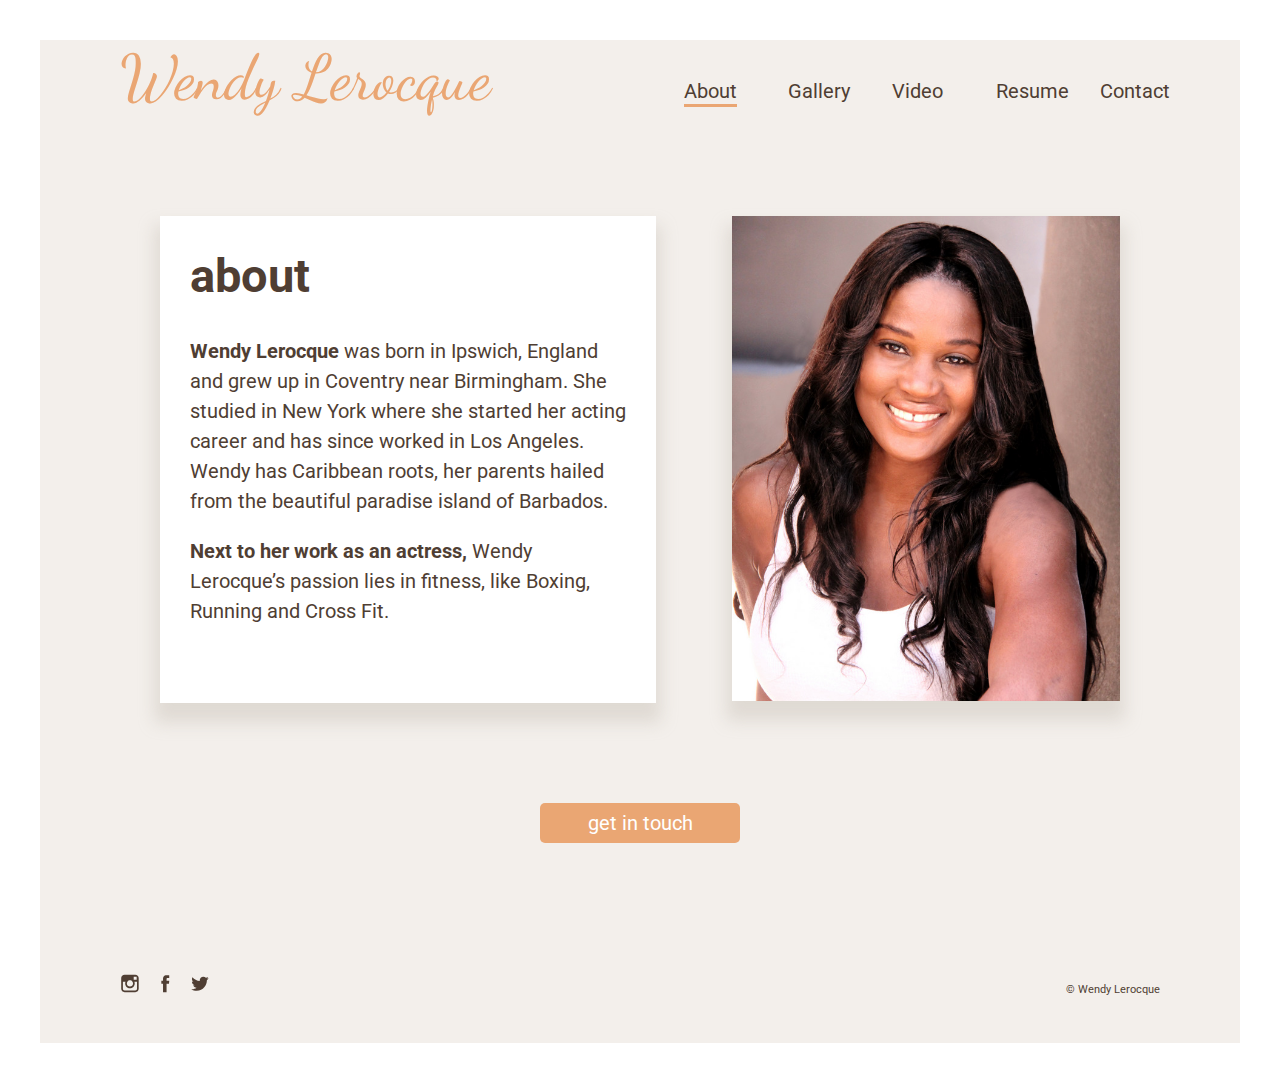
==== commit 32775e15: "js: add dynamic date. replace hard coded year in footer with js hook for dynamic date." ====
--- a/about.html
+++ b/about.html
@@ -54,7 +54,7 @@
         </section>
 
         <div class="aboutButton">
-            <a href="" class="a a--fullHeightWidth"><span class="aboutButton--text">get in touch</span></a>
+            <a href="contact.html" class="a a--fullHeightWidth"><span class="aboutButton--text">get in touch</span></a>
         </div>
 
         <footer class="footer">
@@ -75,7 +75,7 @@
                     <svg class="socialIcon" alt="twitter icon link" enable-background="new 0 0 56.693 56.693" height="56.693px" version="1.1" viewBox="0 0 56.693 56.693" width="56.693px" xml:space="preserve" xmlns="http://www.w3.org/2000/svg" xmlns:xlink="http://www.w3.org/1999/xlink"><path d="M52.837,15.065c-1.811,0.805-3.76,1.348-5.805,1.591c2.088-1.25,3.689-3.23,4.444-5.592c-1.953,1.159-4.115,2-6.418,2.454  c-1.843-1.964-4.47-3.192-7.377-3.192c-5.581,0-10.106,4.525-10.106,10.107c0,0.791,0.089,1.562,0.262,2.303  c-8.4-0.422-15.848-4.445-20.833-10.56c-0.87,1.492-1.368,3.228-1.368,5.082c0,3.506,1.784,6.6,4.496,8.412  c-1.656-0.053-3.215-0.508-4.578-1.265c-0.001,0.042-0.001,0.085-0.001,0.128c0,4.896,3.484,8.98,8.108,9.91  c-0.848,0.23-1.741,0.354-2.663,0.354c-0.652,0-1.285-0.063-1.902-0.182c1.287,4.015,5.019,6.938,9.441,7.019  c-3.459,2.711-7.816,4.327-12.552,4.327c-0.815,0-1.62-0.048-2.411-0.142c4.474,2.869,9.786,4.541,15.493,4.541  c18.591,0,28.756-15.4,28.756-28.756c0-0.438-0.009-0.875-0.028-1.309C49.769,18.873,51.483,17.092,52.837,15.065z" /></svg>
                 </a>
             </div>
-            <span class="copyright">&copy; 2018 Wendy Lerocque</span>
+            <span class="copyright">&copy; <span id="year"></span> Wendy Lerocque</span>
         </footer>
 
     </div>
